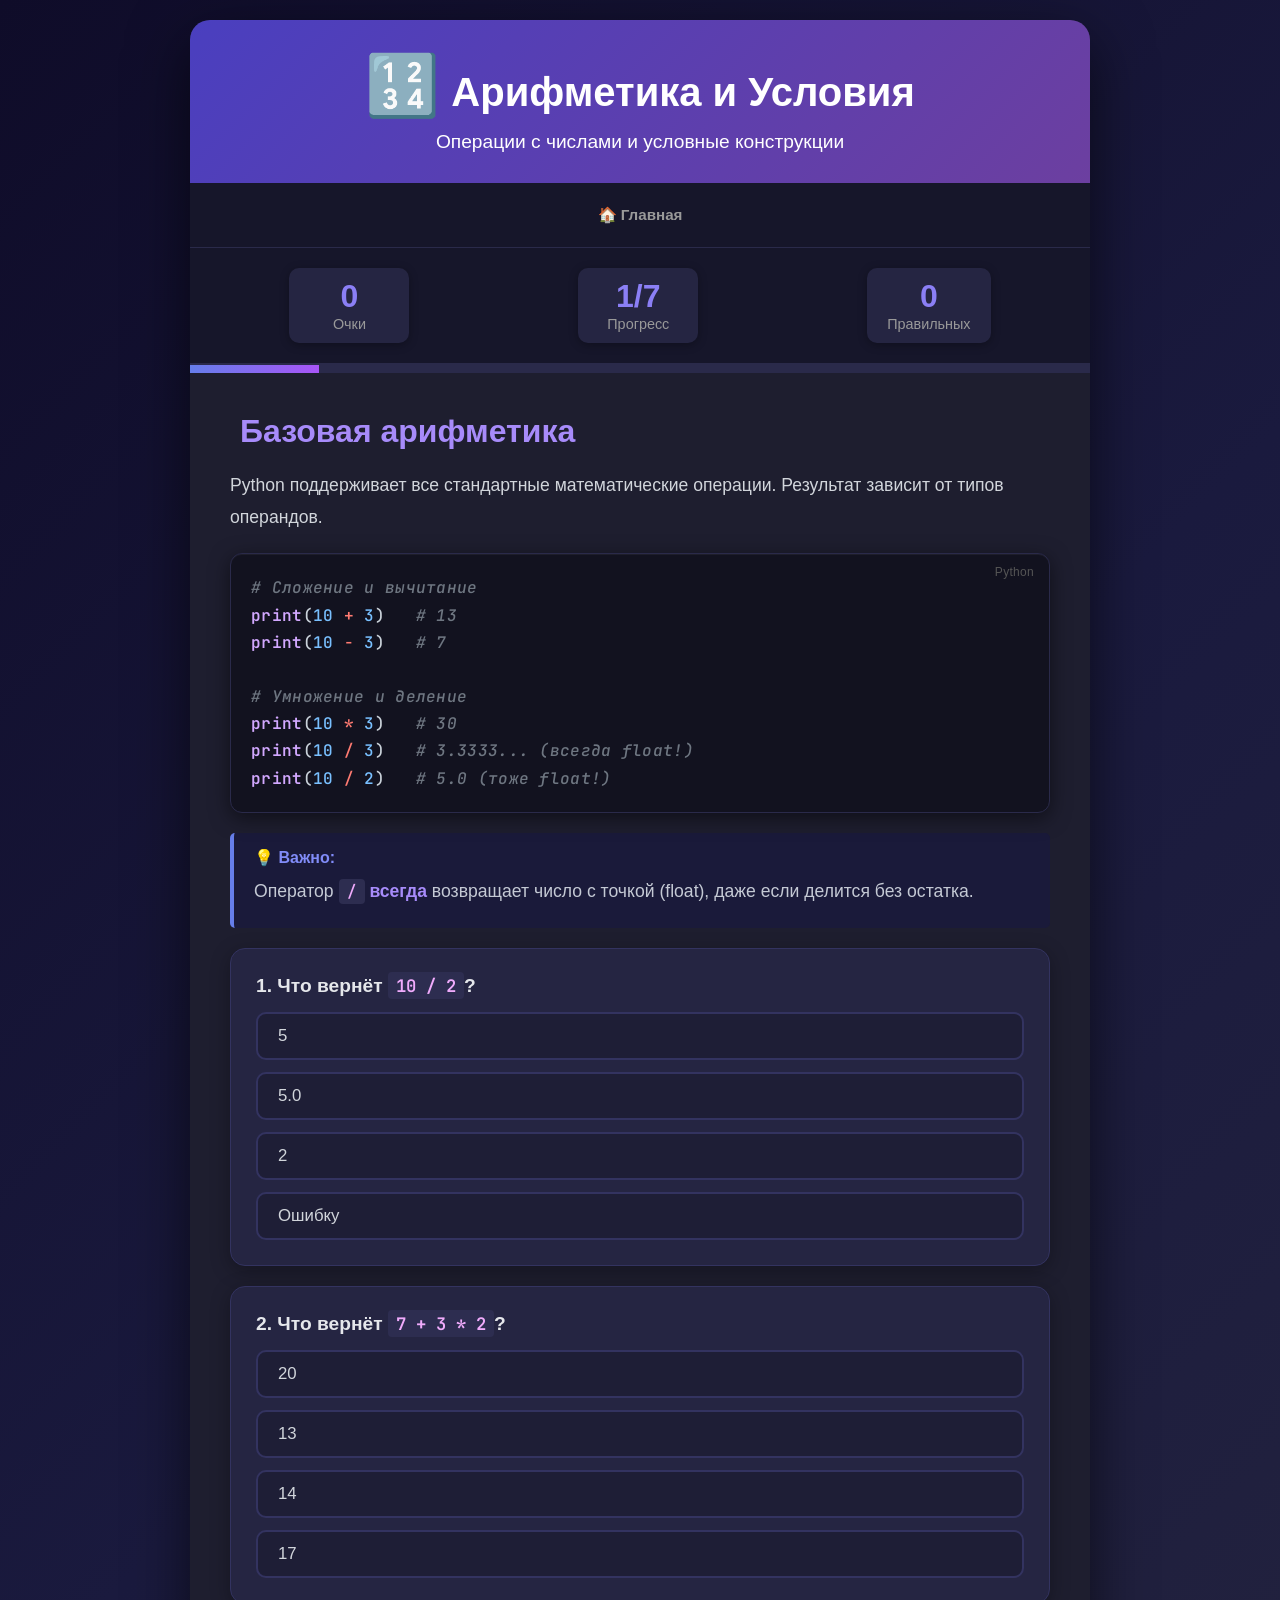
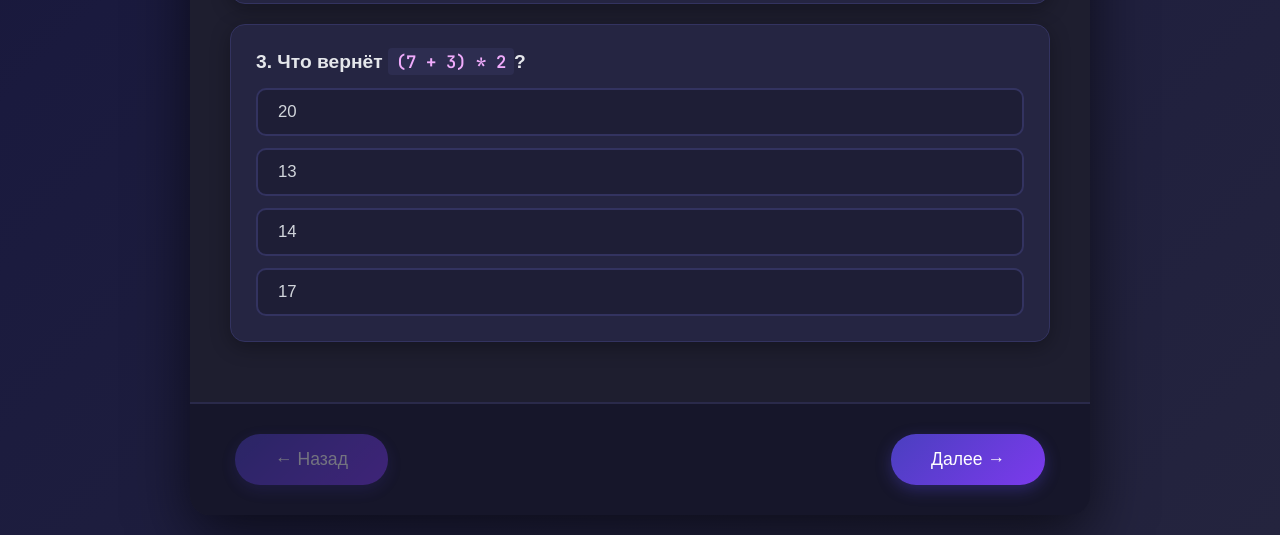
==== arithmetic.html @ 868a903c "interactive lessons 3 first lessons" ====
<!DOCTYPE html>
<html lang="ru">
<head>
    <meta charset="UTF-8">
    <meta name="viewport" content="width=device-width, initial-scale=1.0">
    <title>Арифметика и Условия — Python</title>
    <link rel="stylesheet" href="style.css">
</head>
<body>
    <div class="container">
        <div class="header">
            <h1><span class="emoji-icon">🔢</span> Арифметика и Условия</h1>
            <p>Операции с числами и условные конструкции</p>
        </div>

        <nav class="page-nav">
            <a href="index.html" class="page-link">🏠 Главная</a>
        </nav>

        <div class="stats">
            <div class="stat-item">
                <span class="stat-value" id="score">0</span>
                <span class="stat-label">Очки</span>
            </div>
            <div class="stat-item">
                <span class="stat-value" id="progress">1/7</span>
                <span class="stat-label">Прогресс</span>
            </div>
            <div class="stat-item">
                <span class="stat-value" id="correct">0</span>
                <span class="stat-label">Правильных</span>
            </div>
        </div>

        <div class="progress-bar">
            <div class="progress-fill" id="progressFill"></div>
        </div>

        <div class="content">
            <!-- Раздел 1: Базовая арифметика -->
            <div class="lesson-section active" id="section1">
                <h2><span class="emoji-icon"></span> Базовая арифметика</h2>
                <p>Python поддерживает все стандартные математические операции. Результат зависит от типов операндов.</p>

                <div class="code-block"><span class="com"># Сложение и вычитание</span>
<span class="func">print</span>(<span class="num">10</span> <span class="op">+</span> <span class="num">3</span>)   <span class="com"># 13</span>
<span class="func">print</span>(<span class="num">10</span> <span class="op">-</span> <span class="num">3</span>)   <span class="com"># 7</span>

<span class="com"># Умножение и деление</span>
<span class="func">print</span>(<span class="num">10</span> <span class="op">*</span> <span class="num">3</span>)   <span class="com"># 30</span>
<span class="func">print</span>(<span class="num">10</span> <span class="op">/</span> <span class="num">3</span>)   <span class="com"># 3.3333... (всегда float!)</span>
<span class="func">print</span>(<span class="num">10</span> <span class="op">/</span> <span class="num">2</span>)   <span class="com"># 5.0 (тоже float!)</span></div>

                <div class="example-box">
                    <strong>💡 Важно:</strong>
                    <p>Оператор <code>/</code> <strong style="color:#a78bfa;">всегда</strong> возвращает число с точкой (float), даже если делится без остатка.</p>
                </div>

                <div class="quiz-container">
                    <div class="quiz-question">1. Что вернёт <code>10 / 2</code>?</div>
                    <div class="quiz-options">
                        <div class="quiz-option" data-correct="false">5</div>
                        <div class="quiz-option" data-correct="true">5.0</div>
                        <div class="quiz-option" data-correct="false">2</div>
                        <div class="quiz-option" data-correct="false">Ошибку</div>
                    </div>
                </div>
                <div class="quiz-container">
                    <div class="quiz-question">2. Что вернёт <code>7 + 3 * 2</code>?</div>
                    <div class="quiz-options">
                        <div class="quiz-option" data-correct="false">20</div>
                        <div class="quiz-option" data-correct="true">13</div>
                        <div class="quiz-option" data-correct="false">14</div>
                        <div class="quiz-option" data-correct="false">17</div>
                    </div>
                </div>
                <div class="quiz-container">
                    <div class="quiz-question">3. Что вернёт <code>(7 + 3) * 2</code>?</div>
                    <div class="quiz-options">
                        <div class="quiz-option" data-correct="true">20</div>
                        <div class="quiz-option" data-correct="false">13</div>
                        <div class="quiz-option" data-correct="false">14</div>
                        <div class="quiz-option" data-correct="false">17</div>
                    </div>
                </div>
            </div>

            <!-- Раздел 2: Целочисленное деление и остаток -->
            <div class="lesson-section" id="section2">
                <h2><span class="emoji-icon">➗</span> Целочисленное деление и остаток</h2>
                <p>Помимо обычного деления, в Python есть целочисленное деление <code>//</code> и оператор остатка <code>%</code>.</p>

                <div class="code-block"><span class="com"># Целочисленное деление — отбрасывает дробную часть</span>
<span class="func">print</span>(<span class="num">10</span> <span class="op">//</span> <span class="num">3</span>)   <span class="com"># 3 (не 3.333...)</span>
<span class="func">print</span>(<span class="num">7</span> <span class="op">//</span> <span class="num">2</span>)    <span class="com"># 3</span>
<span class="func">print</span>(<span class="num">10</span> <span class="op">//</span> <span class="num">5</span>)   <span class="com"># 2</span>

<span class="com"># Остаток от деления</span>
<span class="func">print</span>(<span class="num">10</span> <span class="op">%</span> <span class="num">3</span>)    <span class="com"># 1 (10 = 3*3 + 1)</span>
<span class="func">print</span>(<span class="num">7</span> <span class="op">%</span> <span class="num">2</span>)     <span class="com"># 1 (7 = 2*3 + 1)</span>
<span class="func">print</span>(<span class="num">10</span> <span class="op">%</span> <span class="num">5</span>)    <span class="com"># 0 (делится без остатка)</span></div>

                <div class="example-box">
                    <strong>💡 Где это полезно:</strong>
                    <p><code>n % 2 == 0</code> — проверка на чётность</p>
                    <p><code>n % 10</code> — последняя цифра числа</p>
                    <p><code>n // 10</code> — число без последней цифры</p>
                </div>

                <div class="quiz-container">
                    <div class="quiz-question">1. Что вернёт <code>17 // 5</code>?</div>
                    <div class="quiz-options">
                        <div class="quiz-option" data-correct="true">3</div>
                        <div class="quiz-option" data-correct="false">3.4</div>
                        <div class="quiz-option" data-correct="false">4</div>
                        <div class="quiz-option" data-correct="false">2</div>
                    </div>
                </div>
                <div class="quiz-container">
                    <div class="quiz-question">2. Что вернёт <code>17 % 5</code>?</div>
                    <div class="quiz-options">
                        <div class="quiz-option" data-correct="false">3</div>
                        <div class="quiz-option" data-correct="true">2</div>
                        <div class="quiz-option" data-correct="false">0</div>
                        <div class="quiz-option" data-correct="false">5</div>
                    </div>
                </div>
                <div class="quiz-container">
                    <div class="quiz-question">3. Как проверить, что число <code>n</code> чётное?</div>
                    <div class="quiz-options">
                        <div class="quiz-option" data-correct="false">n // 2 == 0</div>
                        <div class="quiz-option" data-correct="true">n % 2 == 0</div>
                        <div class="quiz-option" data-correct="false">n / 2 == 0</div>
                        <div class="quiz-option" data-correct="false">n ** 2 == 0</div>
                    </div>
                </div>
            </div>

            <!-- Раздел 3: Возведение в степень -->
            <div class="lesson-section" id="section3">
                <h2><span class="emoji-icon"></span> Возведение в степень</h2>
                <p>В Python для возведения в степень используется оператор <code>**</code>.</p>

                <div class="code-block"><span class="func">print</span>(<span class="num">2</span> <span class="op">**</span> <span class="num">3</span>)    <span class="com"># 8  (2 * 2 * 2)</span>
<span class="func">print</span>(<span class="num">5</span> <span class="op">**</span> <span class="num">2</span>)    <span class="com"># 25 (5 * 5)</span>
<span class="func">print</span>(<span class="num">10</span> <span class="op">**</span> <span class="num">0</span>)   <span class="com"># 1  (любое число в степени 0 = 1)</span>
<span class="func">print</span>(<span class="num">2</span> <span class="op">**</span> <span class="num">10</span>)   <span class="com"># 1024</span>

<span class="com"># Дробная степень — извлечение корня</span>
<span class="func">print</span>(<span class="num">9</span> <span class="op">**</span> <span class="num">0.5</span>)  <span class="com"># 3.0 (квадратный корень)</span>
<span class="func">print</span>(<span class="num">27</span> <span class="op">**</span> (<span class="num">1</span><span class="op">/</span><span class="num">3</span>)) <span class="com"># 3.0 (кубический корень)</span></div>

                <div class="example-box">
                    <strong>💡 Приоритет операций:</strong>
                    <p>Приоритет выполнения арифметических действий такой же, как в математике: первым выполняется возведение в степень (<code>**</code>), потом умножение (<code>*</code>) и деление (<code>/</code>), и только потом сложение (<code>+</code>) и вычитание (<code>-</code>). Поменять порядок действий можно с помощью скобок.</p>
                </div>

                <div class="quiz-container">
                    <div class="quiz-question">1. Что вернёт <code>3 ** 3</code>?</div>
                    <div class="quiz-options">
                        <div class="quiz-option" data-correct="false">9</div>
                        <div class="quiz-option" data-correct="true">27</div>
                        <div class="quiz-option" data-correct="false">6</div>
                        <div class="quiz-option" data-correct="false">33</div>
                    </div>
                </div>
                <div class="quiz-container">
                    <div class="quiz-question">2. Что вернёт <code>2 + 3 ** 2</code>?</div>
                    <div class="quiz-options">
                        <div class="quiz-option" data-correct="false">25</div>
                        <div class="quiz-option" data-correct="true">11</div>
                        <div class="quiz-option" data-correct="false">7</div>
                        <div class="quiz-option" data-correct="false">13</div>
                    </div>
                </div>
                <div class="quiz-container">
                    <div class="quiz-question">3. Что вернёт <code>16 ** 0.5</code>?</div>
                    <div class="quiz-options">
                        <div class="quiz-option" data-correct="false">8</div>
                        <div class="quiz-option" data-correct="false">8.0</div>
                        <div class="quiz-option" data-correct="true">4.0</div>
                        <div class="quiz-option" data-correct="false">2.0</div>
                    </div>
                </div>
            </div>

            <!-- Раздел 4: if -->
            <div class="lesson-section" id="section4">
                <h2><span class="emoji-icon">🔀</span> Условие if</h2>
                <p>Условные конструкции позволяют выполнять разный код в зависимости от условий.</p>

                <div class="code-block"><span class="var">age</span> <span class="op">=</span> <span class="num">18</span>

<span class="kw">if</span> <span class="var">age</span> <span class="op">&gt;=</span> <span class="num">18</span>:
    <span class="func">print</span>(<span class="str">"Совершеннолетний"</span>)

<span class="com"># Сравнение чисел</span>
<span class="var">x</span> <span class="op">=</span> <span class="num">10</span>
<span class="kw">if</span> <span class="var">x</span> <span class="op">&gt;</span> <span class="num">0</span>:
    <span class="func">print</span>(<span class="str">"Положительное"</span>)
<span class="kw">if</span> <span class="var">x</span> <span class="op">%</span> <span class="num">2</span> <span class="op">==</span> <span class="num">0</span>:
    <span class="func">print</span>(<span class="str">"Чётное"</span>)</div>

                <h3>Операторы сравнения:</h3>
                <div class="code-block"><span class="num">5</span> <span class="op">==</span> <span class="num">5</span>   <span class="com"># True  (равно)</span>
<span class="num">5</span> <span class="op">!=</span> <span class="num">3</span>   <span class="com"># True  (не равно)</span>
<span class="num">5</span> <span class="op">&gt;</span> <span class="num">3</span>    <span class="com"># True  (больше)</span>
<span class="num">5</span> <span class="op">&lt;</span> <span class="num">3</span>    <span class="com"># False (меньше)</span>
<span class="num">5</span> <span class="op">&gt;=</span> <span class="num">5</span>   <span class="com"># True  (больше или равно)</span>
<span class="num">5</span> <span class="op">&lt;=</span> <span class="num">3</span>   <span class="com"># False (меньше или равно)</span></div>

                <div class="example-box">
                    <strong>💡 Правила:</strong>
                    <p>После <code>if</code> ставится <strong>двоеточие</strong> <code>:</code>, тело выделяется <strong>отступом</strong> (4 пробела).</p>
                </div>

                <div class="quiz-container">
                    <div class="quiz-question">1. Что вернёт <code>10 == 10.0</code>?</div>
                    <div class="quiz-options">
                        <div class="quiz-option" data-correct="true">True</div>
                        <div class="quiz-option" data-correct="false">False</div>
                        <div class="quiz-option" data-correct="false">Ошибку</div>
                        <div class="quiz-option" data-correct="false">None</div>
                    </div>
                </div>
                <div class="quiz-container">
                    <div class="quiz-question">2. Что выведет:</div>
                    <pre class="quiz-code">x = 15
if x % 3 == 0:
    print("Делится на 3")</pre>
                    <div class="quiz-options">
                        <div class="quiz-option" data-correct="true">Делится на 3</div>
                        <div class="quiz-option" data-correct="false">Ничего</div>
                        <div class="quiz-option" data-correct="false">Ошибку</div>
                        <div class="quiz-option" data-correct="false">False</div>
                    </div>
                </div>
                <div class="quiz-container">
                    <div class="quiz-question">3. Какой символ ставится в конце строки с <code>if</code>?</div>
                    <div class="quiz-options">
                        <div class="quiz-option" data-correct="false">;</div>
                        <div class="quiz-option" data-correct="true">:</div>
                        <div class="quiz-option" data-correct="false">,</div>
                        <div class="quiz-option" data-correct="false">)</div>
                    </div>
                </div>
            </div>

            <!-- Раздел 5: else и elif -->
            <div class="lesson-section" id="section5">
                <h2><span class="emoji-icon">🔀</span> else и elif</h2>
                <p><code>else</code> выполняется, если условие <code>if</code> ложно. <code>elif</code> позволяет проверять несколько условий.</p>

                <div class="code-block"><span class="var">score</span> <span class="op">=</span> <span class="num">75</span>

<span class="kw">if</span> <span class="var">score</span> <span class="op">&gt;=</span> <span class="num">90</span>:
    <span class="func">print</span>(<span class="str">"Отлично"</span>)
<span class="kw">elif</span> <span class="var">score</span> <span class="op">&gt;=</span> <span class="num">70</span>:
    <span class="func">print</span>(<span class="str">"Хорошо"</span>)
<span class="kw">elif</span> <span class="var">score</span> <span class="op">&gt;=</span> <span class="num">50</span>:
    <span class="func">print</span>(<span class="str">"Удовлетворительно"</span>)
<span class="kw">else</span>:
    <span class="func">print</span>(<span class="str">"Не сдал"</span>)</div>

                <div class="example-box">
                    <strong>💡 Как это работает:</strong>
                    <p>Python проверяет условия сверху вниз. Как только найдёт <strong style="color:#a78bfa;">истинное</strong> — выполнит его блок и пропустит все остальные.</p>
                </div>

                <div class="quiz-container">
                    <div class="quiz-question">1. Что выведет:</div>
                    <pre class="quiz-code">x = 15
if x > 20:
    print("A")
elif x > 10:
    print("B")
elif x > 5:
    print("C")
else:
    print("D")</pre>
                    <div class="quiz-options">
                        <div class="quiz-option" data-correct="false">A</div>
                        <div class="quiz-option" data-correct="true">B</div>
                        <div class="quiz-option" data-correct="false">C</div>
                        <div class="quiz-option" data-correct="false">B и C</div>
                    </div>
                </div>
                <div class="quiz-container">
                    <div class="quiz-question">2. Когда выполняется блок <code>else</code>?</div>
                    <div class="quiz-options">
                        <div class="quiz-option" data-correct="false">Всегда</div>
                        <div class="quiz-option" data-correct="true">Если все условия выше ложны</div>
                        <div class="quiz-option" data-correct="false">Если if истинно</div>
                        <div class="quiz-option" data-correct="false">Никогда</div>
                    </div>
                </div>
                <div class="quiz-container">
                    <div class="quiz-question">3. Что выведет:</div>
                    <pre class="quiz-code">n = 10
if n % 2 == 0:
    print("Чёт")
else:
    print("Нечёт")</pre>
                    <div class="quiz-options">
                        <div class="quiz-option" data-correct="true">Чёт</div>
                        <div class="quiz-option" data-correct="false">Нечёт</div>
                        <div class="quiz-option" data-correct="false">Чёт и Нечёт</div>
                        <div class="quiz-option" data-correct="false">Ошибку</div>
                    </div>
                </div>
            </div>

            <!-- Раздел 6: Логические операторы -->
            <div class="lesson-section" id="section6">
                <h2><span class="emoji-icon"></span> Логические операторы</h2>
                <p>Операторы <code>and</code>, <code>or</code> и <code>not</code> позволяют комбинировать условия.</p>

                <div class="code-block"><span class="var">age</span> <span class="op">=</span> <span class="num">25</span>
<span class="var">money</span> <span class="op">=</span> <span class="num">500</span>

<span class="com"># and — оба условия истинны</span>
<span class="kw">if</span> <span class="var">age</span> <span class="op">&gt;=</span> <span class="num">18</span> <span class="kw">and</span> <span class="var">money</span> <span class="op">&gt;=</span> <span class="num">100</span>:
    <span class="func">print</span>(<span class="str">"Можно купить"</span>)

<span class="com"># or — хотя бы одно истинно</span>
<span class="kw">if</span> <span class="var">age</span> <span class="op">&lt;</span> <span class="num">12</span> <span class="kw">or</span> <span class="var">age</span> <span class="op">&gt;</span> <span class="num">65</span>:
    <span class="func">print</span>(<span class="str">"Скидка"</span>)

<span class="com"># not — инверсия</span>
<span class="var">is_banned</span> <span class="op">=</span> <span class="kw">False</span>
<span class="kw">if</span> <span class="kw">not</span> <span class="var">is_banned</span>:
    <span class="func">print</span>(<span class="str">"Доступ разрешён"</span>)</div>

                <div class="example-box">
                    <strong>💡 Таблица истинности:</strong>
                    <p><code>True and True</code> → <code>True</code> &emsp;|&emsp; <code>True and False</code> → <code>False</code></p>
                    <p><code>True or False</code> → <code>True</code> &emsp;|&emsp; <code>False or False</code> → <code>False</code></p>
                    <p><code>not True</code> → <code>False</code> &emsp;&emsp;&emsp;|&emsp; <code>not False</code> → <code>True</code></p>
                </div>

                <div class="quiz-container">
                    <div class="quiz-question">1. Что вернёт <code>True and False</code>?</div>
                    <div class="quiz-options">
                        <div class="quiz-option" data-correct="false">True</div>
                        <div class="quiz-option" data-correct="true">False</div>
                        <div class="quiz-option" data-correct="false">None</div>
                        <div class="quiz-option" data-correct="false">Ошибку</div>
                    </div>
                </div>
                <div class="quiz-container">
                    <div class="quiz-question">2. Что вернёт <code>not (5 &gt; 3)</code>?</div>
                    <div class="quiz-options">
                        <div class="quiz-option" data-correct="false">True</div>
                        <div class="quiz-option" data-correct="true">False</div>
                        <div class="quiz-option" data-correct="false">5</div>
                        <div class="quiz-option" data-correct="false">Ошибку</div>
                    </div>
                </div>
                <div class="quiz-container">
                    <div class="quiz-question">3. Что выведет:</div>
                    <pre class="quiz-code">x = 7
if x > 0 and x % 2 != 0:
    print("A")
else:
    print("B")</pre>
                    <div class="quiz-options">
                        <div class="quiz-option" data-correct="true">A</div>
                        <div class="quiz-option" data-correct="false">B</div>
                        <div class="quiz-option" data-correct="false">A и B</div>
                        <div class="quiz-option" data-correct="false">Ошибку</div>
                    </div>
                </div>
            </div>

            <!-- Раздел 7: Итоговый тест -->
            <div class="lesson-section" id="section7">
                <h2><span class="emoji-icon">🏆</span> Итоговый тест</h2>
                <div class="final-test-header">
                    <h3 style="margin:0; color:#856404;">10 вопросов, 7 минут. Удачи!</h3>
                </div>

                <div class="global-timer" id="globalTimer">⏱️ 7:00</div>
                <div class="final-test-stats" id="finalTestStats" style="display: none;"></div>

                <div class="quiz-container final-q">
                    <div class="quiz-question">1. Что вернёт <code>15 / 4</code>?</div>
                    <div class="quiz-options">
                        <div class="quiz-option" data-correct="false">3</div>
                        <div class="quiz-option" data-correct="true">3.75</div>
                        <div class="quiz-option" data-correct="false">4</div>
                        <div class="quiz-option" data-correct="false">3.0</div>
                    </div>
                </div>
                <div class="quiz-container final-q">
                    <div class="quiz-question">2. Что вернёт <code>15 // 4</code>?</div>
                    <div class="quiz-options">
                        <div class="quiz-option" data-correct="true">3</div>
                        <div class="quiz-option" data-correct="false">3.75</div>
                        <div class="quiz-option" data-correct="false">4</div>
                        <div class="quiz-option" data-correct="false">3.0</div>
                    </div>
                </div>
                <div class="quiz-container final-q">
                    <div class="quiz-question">3. Что вернёт <code>15 % 4</code>?</div>
                    <div class="quiz-options">
                        <div class="quiz-option" data-correct="false">4</div>
                        <div class="quiz-option" data-correct="true">3</div>
                        <div class="quiz-option" data-correct="false">1</div>
                        <div class="quiz-option" data-correct="false">0</div>
                    </div>
                </div>
                <div class="quiz-container final-q">
                    <div class="quiz-question">4. Что вернёт <code>2 ** 4</code>?</div>
                    <div class="quiz-options">
                        <div class="quiz-option" data-correct="false">8</div>
                        <div class="quiz-option" data-correct="true">16</div>
                        <div class="quiz-option" data-correct="false">6</div>
                        <div class="quiz-option" data-correct="false">24</div>
                    </div>
                </div>
                <div class="quiz-container final-q">
                    <div class="quiz-question">5. Что вернёт <code>3 + 2 * 4 ** 2</code>?</div>
                    <div class="quiz-options">
                        <div class="quiz-option" data-correct="false">80</div>
                        <div class="quiz-option" data-correct="true">35</div>
                        <div class="quiz-option" data-correct="false">19</div>
                        <div class="quiz-option" data-correct="false">100</div>
                    </div>
                </div>
                <div class="quiz-container final-q">
                    <div class="quiz-question">6. Что выведет:</div>
                    <pre class="quiz-code">x = 10
if x > 5:
    print("A")
if x > 8:
    print("B")</pre>
                    <div class="quiz-options">
                        <div class="quiz-option" data-correct="false">A</div>
                        <div class="quiz-option" data-correct="false">B</div>
                        <div class="quiz-option" data-correct="true">A и B</div>
                        <div class="quiz-option" data-correct="false">Ничего</div>
                    </div>
                </div>
                <div class="quiz-container final-q">
                    <div class="quiz-question">7. Что выведет:</div>
                    <pre class="quiz-code">x = 7
if x > 10:
    print("A")
elif x > 5:
    print("B")
else:
    print("C")</pre>
                    <div class="quiz-options">
                        <div class="quiz-option" data-correct="false">A</div>
                        <div class="quiz-option" data-correct="true">B</div>
                        <div class="quiz-option" data-correct="false">C</div>
                        <div class="quiz-option" data-correct="false">B и C</div>
                    </div>
                </div>
                <div class="quiz-container final-q">
                    <div class="quiz-question">8. Что вернёт <code>not (True and False)</code>?</div>
                    <div class="quiz-options">
                        <div class="quiz-option" data-correct="true">True</div>
                        <div class="quiz-option" data-correct="false">False</div>
                        <div class="quiz-option" data-correct="false">None</div>
                        <div class="quiz-option" data-correct="false">Ошибку</div>
                    </div>
                </div>
                <div class="quiz-container final-q">
                    <div class="quiz-question">9. Что выведет:</div>
                    <pre class="quiz-code">n = 25
if n % 5 == 0 and n % 2 != 0:
    print("A")
else:
    print("B")</pre>
                    <div class="quiz-options">
                        <div class="quiz-option" data-correct="true">A</div>
                        <div class="quiz-option" data-correct="false">B</div>
                        <div class="quiz-option" data-correct="false">A и B</div>
                        <div class="quiz-option" data-correct="false">Ошибку</div>
                    </div>
                </div>
                <div class="quiz-container final-q">
                    <div class="quiz-question">10. Что выведет:</div>
                    <pre class="quiz-code">x = 3
y = 4
if x > y:
    print("A")
elif x == y:
    print("B")
elif x < y:
    print("C")
else:
    print("D")</pre>
                    <div class="quiz-options">
                        <div class="quiz-option" data-correct="false">A</div>
                        <div class="quiz-option" data-correct="false">B</div>
                        <div class="quiz-option" data-correct="true">C</div>
                        <div class="quiz-option" data-correct="false">D</div>
                    </div>
                </div>
            </div>
        </div>

        <div class="navigation">
            <button class="btn" id="prevBtn" onclick="previousSection()" disabled>← Назад</button>
            <button class="btn" id="nextBtn" onclick="nextSection()">Далее →</button>
        </div>
    </div>

    <script src="script_arithmetic.js"></script>
</body>
</html>
---- style.css ----
@import url('https://fonts.googleapis.com/css2?family=JetBrains+Mono:wght@400;500;600;700&display=swap');

* {
    margin: 0;
    padding: 0;
    box-sizing: border-box;
}

body {
    font-family: 'Segoe UI', Tahoma, Geneva, Verdana, sans-serif;
    background: linear-gradient(135deg, #0f0c29 0%, #1a1a3e 50%, #24243e 100%);
    min-height: 100vh;
    padding: 20px;
    color: #e0e0e0;
}

.container {
    max-width: 900px;
    margin: 0 auto;
    background: #1e1e2f;
    border-radius: 20px;
    box-shadow: 0 20px 60px rgba(0, 0, 0, 0.6);
    overflow: hidden;
    animation: slideIn 0.6s ease-out;
}

@keyframes slideIn {
    from { opacity: 0; transform: translateY(-30px); }
    to { opacity: 1; transform: translateY(0); }
}

.header {
    background: linear-gradient(135deg, #4a3fbf 0%, #6c3fa0 100%);
    color: white;
    padding: 30px;
    text-align: center;
}

.header h1 {
    font-size: 2.5em;
    margin-bottom: 10px;
    animation: fadeInDown 0.8s ease-out;
}

.header p {
    font-size: 1.2em;
    opacity: 0.9;
    animation: fadeInUp 0.8s ease-out 0.2s both;
}

@keyframes fadeInDown {
    from { opacity: 0; transform: translateY(-20px); }
    to { opacity: 1; transform: translateY(0); }
}

@keyframes fadeInUp {
    from { opacity: 0; transform: translateY(20px); }
    to { opacity: 1; transform: translateY(0); }
}

.page-nav {
    display: flex;
    justify-content: center;
    gap: 10px;
    padding: 15px 20px;
    background: #16162a;
    border-bottom: 1px solid #2a2a4a;
}

.page-link {
    color: #999;
    text-decoration: none;
    padding: 8px 20px;
    border-radius: 20px;
    font-weight: 600;
    transition: all 0.3s;
    font-size: 0.95em;
}

.page-link:hover {
    color: #e0e0e0;
    background: #252542;
}

.page-link.active {
    color: white;
    background: linear-gradient(135deg, #4a3fbf 0%, #7c3aed 100%);
    box-shadow: 0 2px 10px rgba(74, 63, 191, 0.4);
}

.stats {
    display: flex;
    justify-content: space-around;
    padding: 20px;
    background: #16162a;
    border-bottom: 2px solid #2a2a4a;
    flex-wrap: wrap;
    gap: 10px;
}

.stat-item {
    text-align: center;
    padding: 10px 20px;
    background: #252542;
    border-radius: 10px;
    box-shadow: 0 2px 10px rgba(0, 0, 0, 0.3);
    min-width: 120px;
    transition: transform 0.3s;
}

.stat-item:hover { transform: translateY(-5px); }

.stat-value {
    font-size: 2em;
    font-weight: bold;
    color: #8b7ff5;
    display: block;
}

.stat-label {
    font-size: 0.9em;
    color: #999;
    margin-top: 5px;
}

.progress-bar {
    width: 100%;
    height: 8px;
    background: #2a2a4a;
    overflow: hidden;
}

.progress-fill {
    height: 100%;
    background: linear-gradient(90deg, #667eea 0%, #a855f7 100%);
    width: 0%;
    transition: width 0.5s ease;
}

.content {
    padding: 40px;
    min-height: 400px;
}

.lesson-section {
    display: none;
    animation: fadeIn 0.5s ease-out;
}

.lesson-section.active { display: block; }

@keyframes fadeIn {
    from { opacity: 0; transform: translateX(20px); }
    to { opacity: 1; transform: translateX(0); }
}

.lesson-section h2 {
    color: #a78bfa;
    font-size: 2em;
    margin-bottom: 20px;
    display: flex;
    align-items: center;
    gap: 10px;
}

.lesson-section h3 {
    color: #c084fc;
    font-size: 1.5em;
    margin: 25px 0 15px 0;
}

.lesson-section p, .lesson-section li {
    line-height: 1.8;
    margin-bottom: 10px;
    font-size: 1.1em;
    color: #d1d5db;
}

.lesson-section code {
    background: #2d2d50;
    color: #f0abfc;
    padding: 2px 8px;
    border-radius: 4px;
    font-family: 'JetBrains Mono', monospace;
    font-weight: 500;
    font-size: 0.9em;
}

.code-block {
    background: #12121f;
    color: #c9d1d9;
    padding: 20px;
    border-radius: 12px;
    font-family: 'JetBrains Mono', 'Fira Code', 'Cascadia Code', monospace;
    font-weight: 500;
    margin: 20px 0;
    overflow-x: auto;
    box-shadow: 0 5px 20px rgba(0, 0, 0, 0.5), inset 0 1px 0 rgba(255,255,255,0.05);
    position: relative;
    white-space: pre;
    line-height: 1.7;
    font-size: 1em;
    border: 1px solid #2a2a4a;
    letter-spacing: 0.3px;
    text-align: left !important;
    margin-left: 0 !important;
    margin-right: 0 !important;
    padding-left: 20px !important;
    padding-right: 20px !important;
    width: auto !important;
    max-width: 100% !important;
    box-sizing: border-box !important;
    display: block !important;
}

.code-block * {
    text-align: left !important;
}

.code-block::before {
    content: 'Python';
    position: absolute;
    top: 8px;
    right: 15px;
    font-size: 0.75em;
    color: #555;
    font-family: 'Segoe UI', sans-serif;
    font-weight: 400;
}

.kw { color: #ff7b72; font-weight: 700; }
.str { color: #a5d6ff; }
.com { color: #6e7681; font-style: italic; }
.func { color: #d2a8ff; font-weight: 600; }
.num { color: #79c0ff; }
.var { color: #c9d1d9; }
.op { color: #ff7b72; }

.example-box {
    background: #1a1a3a;
    border-left: 4px solid #667eea;
    padding: 15px 20px;
    margin: 20px 0;
    border-radius: 5px;
}

.example-box strong {
    color: #818cf8;
    display: inline;
    font-weight: 700;
}

.example-box > strong:first-child {
    display: block;
    margin-bottom: 10px;
}

.example-box p {
    color: #c4c9d4;
    line-height: 1.6;
    margin-bottom: 8px;
}

.example-box p.single-line {
    margin-bottom: 12px;
}

.quiz-container {
    background: #252542;
    padding: 25px;
    border-radius: 15px;
    margin: 20px 0;
    box-shadow: 0 5px 20px rgba(0, 0, 0, 0.3);
    border: 1px solid #333360;
}

.quiz-question {
    font-size: 1.2em;
    margin-bottom: 15px;
    color: #e5e7eb;
    font-weight: 600;
}

.quiz-question code {
    background: #2d2d50;
    color: #f0abfc;
    padding: 2px 8px;
    border-radius: 4px;
    font-family: 'JetBrains Mono', monospace;
    font-weight: 600;
}

pre.quiz-code {
    display: block !important;
    margin: 15px 0 25px 0;
    font-family: 'JetBrains Mono', 'Fira Code', 'Courier New', monospace !important;
    font-size: 1.15em !important;
    background-color: #1e1e2e !important;
    color: #cdd6f4 !important;
    padding: 20px !important;
    border-radius: 10px !important;
    border: 1px solid #45475a !important;
    overflow-x: auto;
    white-space: pre !important;
    line-height: 1.6 !important;
    font-weight: 500 !important;
    box-shadow: 0 4px 12px rgba(0, 0, 0, 0.3);
    text-align: left !important;
}

.quiz-options {
    display: flex;
    flex-direction: column;
    gap: 12px;
}

.quiz-option {
    background: #1e1e36;
    border: 2px solid #333360;
    padding: 12px 20px;
    border-radius: 10px;
    cursor: pointer;
    transition: all 0.3s;
    font-size: 1.05em;
    color: #d1d5db;
}

.quiz-option:hover {
    border-color: #818cf8;
    transform: translateX(5px);
    box-shadow: 0 3px 15px rgba(129, 140, 248, 0.2);
    background: #28284a;
}

.quiz-option.correct {
    background: #14532d;
    border-color: #22c55e;
    color: #bbf7d0;
    animation: pulse 0.5s;
}

.quiz-option.incorrect {
    background: #450a0a;
    border-color: #ef4444;
    color: #fecaca;
    animation: shake 0.5s;
}

@keyframes pulse {
    0%, 100% { transform: scale(1); }
    50% { transform: scale(1.02); }
}

@keyframes shake {
    0%, 100% { transform: translateX(0); }
    25% { transform: translateX(-10px); }
    75% { transform: translateX(10px); }
}

.global-timer {
    background: linear-gradient(135deg, #4a3fbf 0%, #6c3fa0 100%);
    color: white;
    padding: 20px;
    border-radius: 15px;
    text-align: center;
    font-size: 2em;
    font-weight: bold;
    margin-bottom: 30px;
    box-shadow: 0 5px 20px rgba(74, 63, 191, 0.4);
    position: sticky;
    top: 20px;
    z-index: 100;
}

.global-timer.warning {
    background: linear-gradient(135deg, #b45309 0%, #d97706 100%);
    animation: pulse 1s infinite;
}

.global-timer.danger {
    background: linear-gradient(135deg, #b91c1c 0%, #dc2626 100%);
    animation: pulse 0.5s infinite;
}

.global-timer.finished {
    background: linear-gradient(135deg, #374151 0%, #4b5563 100%);
    animation: none;
}

.final-test-stats {
    background: linear-gradient(135deg, #065f46 0%, #059669 100%);
    color: white;
    padding: 25px;
    border-radius: 15px;
    text-align: center;
    margin-bottom: 30px;
    box-shadow: 0 5px 20px rgba(5, 150, 105, 0.4);
    animation: scaleIn 0.6s ease-out;
}

.final-test-stats h3 {
    font-size: 1.8em;
    margin-bottom: 15px;
    color: white;
}

.final-test-stats .stats-grid {
    display: grid;
    grid-template-columns: repeat(auto-fit, minmax(150px, 1fr));
    gap: 15px;
    margin-top: 20px;
}

.final-test-stats .stats-cell {
    background: rgba(255, 255, 255, 0.15);
    padding: 15px;
    border-radius: 10px;
}

.final-test-stats .stats-cell .value {
    font-size: 2em;
    font-weight: bold;
    display: block;
}

.final-test-stats .stats-cell .label {
    font-size: 0.9em;
    opacity: 0.9;
    margin-top: 5px;
}

.btn {
    background: linear-gradient(135deg, #4a3fbf 0%, #7c3aed 100%);
    color: white;
    border: none;
    padding: 15px 40px;
    border-radius: 25px;
    font-size: 1.1em;
    cursor: pointer;
    transition: all 0.3s;
    box-shadow: 0 5px 15px rgba(74, 63, 191, 0.4);
    margin: 10px 5px;
    text-decoration: none;
    display: inline-block;
    text-align: center;
}

.btn:hover {
    transform: translateY(-2px);
    box-shadow: 0 8px 25px rgba(124, 58, 237, 0.5);
}

.btn:disabled {
    opacity: 0.4;
    cursor: not-allowed;
    transform: none;
}

.navigation {
    display: flex;
    justify-content: space-between;
    padding: 20px 40px;
    background: #16162a;
    border-top: 2px solid #2a2a4a;
}

.emoji-icon {
    font-size: 1.5em;
    display: inline-block;
    animation: bounce 2s infinite;
}

@keyframes bounce {
    0%, 100% { transform: translateY(0); }
    50% { transform: translateY(-10px); }
}

.success-message {
    background: #14532d;
    color: #bbf7d0;
    padding: 15px;
    border-radius: 10px;
    margin-top: 15px;
    border-left: 4px solid #22c55e;
    animation: slideInRight 0.5s ease-out;
    font-weight: 500;
}

.success-message.error {
    background: #450a0a;
    color: #fecaca;
    border-left-color: #ef4444;
}

@keyframes slideInRight {
    from { opacity: 0; transform: translateX(50px); }
    to { opacity: 1; transform: translateX(0); }
}

.final-score {
    text-align: center;
    padding: 40px;
    background: linear-gradient(135deg, #4a3fbf 0%, #7c3aed 100%);
    color: white;
    border-radius: 15px;
    margin: 30px 0;
}

.final-score h2 {
    font-size: 2.5em;
    margin-bottom: 20px;
    color: white;
    display: block;
}

.final-score .score-value {
    font-size: 4em;
    font-weight: bold;
    margin: 20px 0;
    animation: scaleIn 1s ease-out;
}

@keyframes scaleIn {
    from { transform: scale(0); }
    to { transform: scale(1); }
}

.achievement {
    display: inline-block;
    background: rgba(255, 255, 255, 0.95);
    color: #4a3fbf;
    padding: 10px 20px;
    border-radius: 20px;
    margin: 5px;
    font-weight: bold;
    animation: popIn 0.5s ease-out;
}

@keyframes popIn {
    from { opacity: 0; transform: scale(0); }
    to { opacity: 1; transform: scale(1); }
}

.final-test-header {
    text-align: center;
    background: #332b00;
    padding: 20px;
    border-radius: 10px;
    margin-bottom: 30px;
    border: 2px dashed #a16207;
}

.final-test-header h3 {
    color: #fbbf24 !important;
}

/* Главная страница */
.home-container {
    max-width: 1000px;
    margin: 50px auto;
    padding: 20px;
}

.home-header {
    text-align: center;
    margin-bottom: 50px;
}

.home-header h1 {
    font-size: 3em;
    margin-bottom: 15px;
    background: linear-gradient(135deg, #667eea 0%, #764ba2 100%);
    -webkit-background-clip: text;
    -webkit-text-fill-color: transparent;
    background-clip: text;
    display: inline-block;
}

.home-header h1 .snake-logo {
    -webkit-text-fill-color: initial !important;
    text-fill-color: initial !important;
    background: none !important;
    -webkit-background-clip: initial !important;
    background-clip: initial !important;
    display: inline-block;
    margin-right: 15px;
    filter: drop-shadow(0 4px 12px rgba(102, 126, 234, 0.4));
    animation: snakeFloat 3s ease-in-out infinite;
}

@keyframes snakeFloat {
    0%, 100% { transform: translateY(0); }
    50% { transform: translateY(-8px); }
}

.home-header p {
    font-size: 1.3em;
    color: #999;
}

.lessons-grid {
    display: grid;
    grid-template-columns: repeat(auto-fit, minmax(300px, 1fr));
    gap: 25px;
    margin-top: 30px;
}

.lesson-card {
    background: #1e1e2f;
    border-radius: 20px;
    padding: 30px;
    text-decoration: none;
    color: white;
    transition: all 0.3s;
    border: 2px solid #2a2a4a;
    position: relative;
    overflow: hidden;
}

.lesson-card::before {
    content: '';
    position: absolute;
    top: 0;
    left: 0;
    right: 0;
    height: 4px;
    background: linear-gradient(90deg, #667eea 0%, #764ba2 100%);
}

.lesson-card:hover {
    transform: translateY(-10px);
    border-color: #667eea;
    box-shadow: 0 20px 40px rgba(102, 126, 234, 0.3);
}

.lesson-card .emoji {
    font-size: 3em;
    margin-bottom: 15px;
    display: block;
}

.lesson-card h2 {
    font-size: 1.5em;
    margin-bottom: 10px;
    color: #a78bfa;
}

.lesson-card p {
    color: #999;
    line-height: 1.6;
    margin-bottom: 20px;
}

.lesson-card .topics {
    display: flex;
    flex-wrap: wrap;
    gap: 8px;
}

.lesson-card .topic-tag {
    background: #252542;
    color: #8b7ff5;
    padding: 5px 12px;
    border-radius: 15px;
    font-size: 0.85em;
}

@media (max-width: 768px) {
    body { padding: 10px; }
    .header h1 { font-size: 1.8em; }
    .content { padding: 20px; }
    .lesson-section h2 { font-size: 1.5em; }
    
    .code-block {
        font-size: 0.9em;
        padding: 16px;
        white-space: pre-wrap;
        word-wrap: break-word;
        font-weight: 600;
        line-height: 1.8;
        letter-spacing: 0.5px;
    }
    
    .example-box p.single-line {
        margin-bottom: 12px;
    }
    
    pre.quiz-code {
        font-size: 1em !important;
        padding: 16px !important;
        margin: 12px 0 20px 0 !important;
        white-space: pre-wrap !important;
        word-wrap: break-word;
        font-weight: 600 !important;
        line-height: 1.6 !important;
    }
    
    .stats { flex-direction: column; }
    .stat-item { width: 100%; }
    .navigation { padding: 15px 20px; flex-direction: column; gap: 10px; }
    .btn { width: 100%; margin: 5px 0; }
    .global-timer { font-size: 1.5em; padding: 15px; }
    .final-test-stats .stats-cell .value { font-size: 1.5em; }
    .page-nav { flex-direction: column; align-items: center; }
    
    .home-header h1 { 
        font-size: 2em; 
    }
    .home-header h1 .snake-logo {
        font-size: 1em;
    }
    .lessons-grid { 
        grid-template-columns: 1fr; 
    }
}
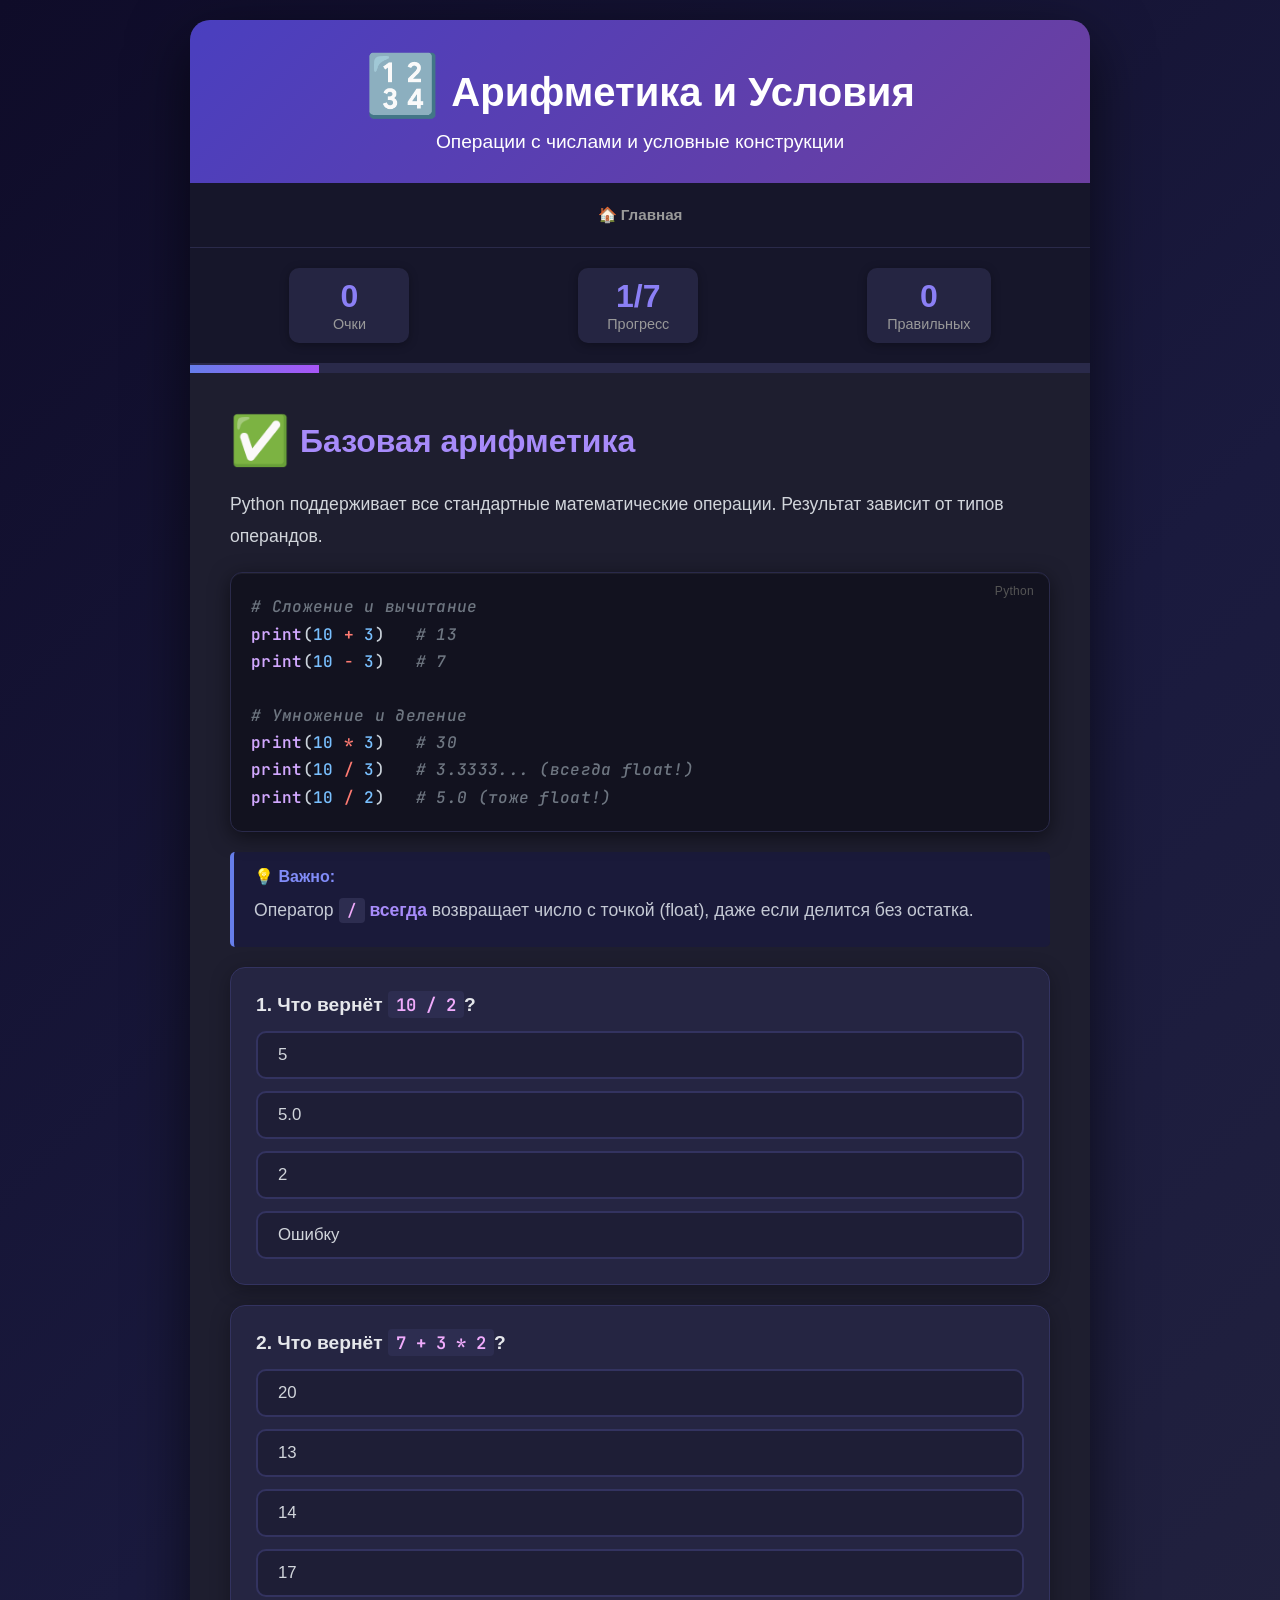
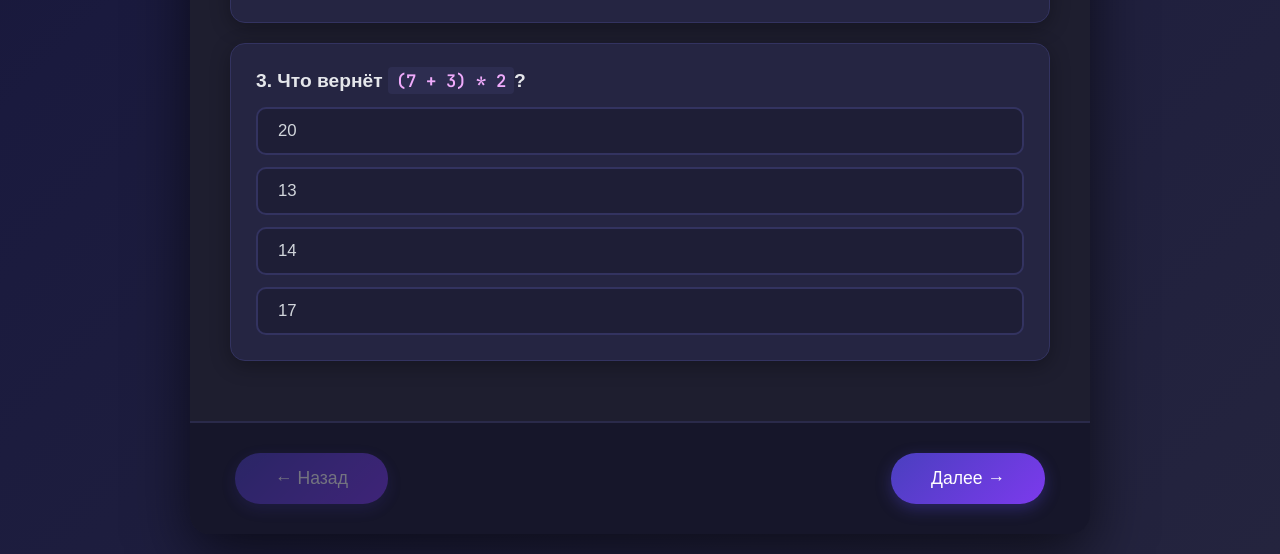
==== commit 7a47ec70: "added lessons lists, tuples and dicts" ====
--- a/arithmetic.html
+++ b/arithmetic.html
@@ -39,7 +39,7 @@
         <div class="content">
             <!-- Раздел 1: Базовая арифметика -->
             <div class="lesson-section active" id="section1">
-                <h2><span class="emoji-icon"></span> Базовая арифметика</h2>
+                <h2><span class="emoji-icon">✅</span> Базовая арифметика</h2>
                 <p>Python поддерживает все стандартные математические операции. Результат зависит от типов операндов.</p>
 
                 <div class="code-block"><span class="com"># Сложение и вычитание</span>
--- a/style.css
+++ b/style.css
@@ -186,7 +186,17 @@
     font-size: 0.9em;
 }
 
+/* Защита кодовых блоков от наследуемых стилей */
 .code-block {
+    text-align: left !important;
+    margin-left: 0 !important;
+    margin-right: 0 !important;
+    padding-left: 20px !important;
+    padding-right: 20px !important;
+    width: auto !important;
+    max-width: 100% !important;
+    box-sizing: border-box !important;
+    display: block !important;
     background: #12121f;
     color: #c9d1d9;
     padding: 20px;
@@ -202,15 +212,6 @@
     font-size: 1em;
     border: 1px solid #2a2a4a;
     letter-spacing: 0.3px;
-    text-align: left !important;
-    margin-left: 0 !important;
-    margin-right: 0 !important;
-    padding-left: 20px !important;
-    padding-right: 20px !important;
-    width: auto !important;
-    max-width: 100% !important;
-    box-sizing: border-box !important;
-    display: block !important;
 }
 
 .code-block * {
@@ -578,7 +579,6 @@
 
 .home-header h1 .snake-logo {
     -webkit-text-fill-color: initial !important;
-    text-fill-color: initial !important;
     background: none !important;
     -webkit-background-clip: initial !important;
     background-clip: initial !important;
